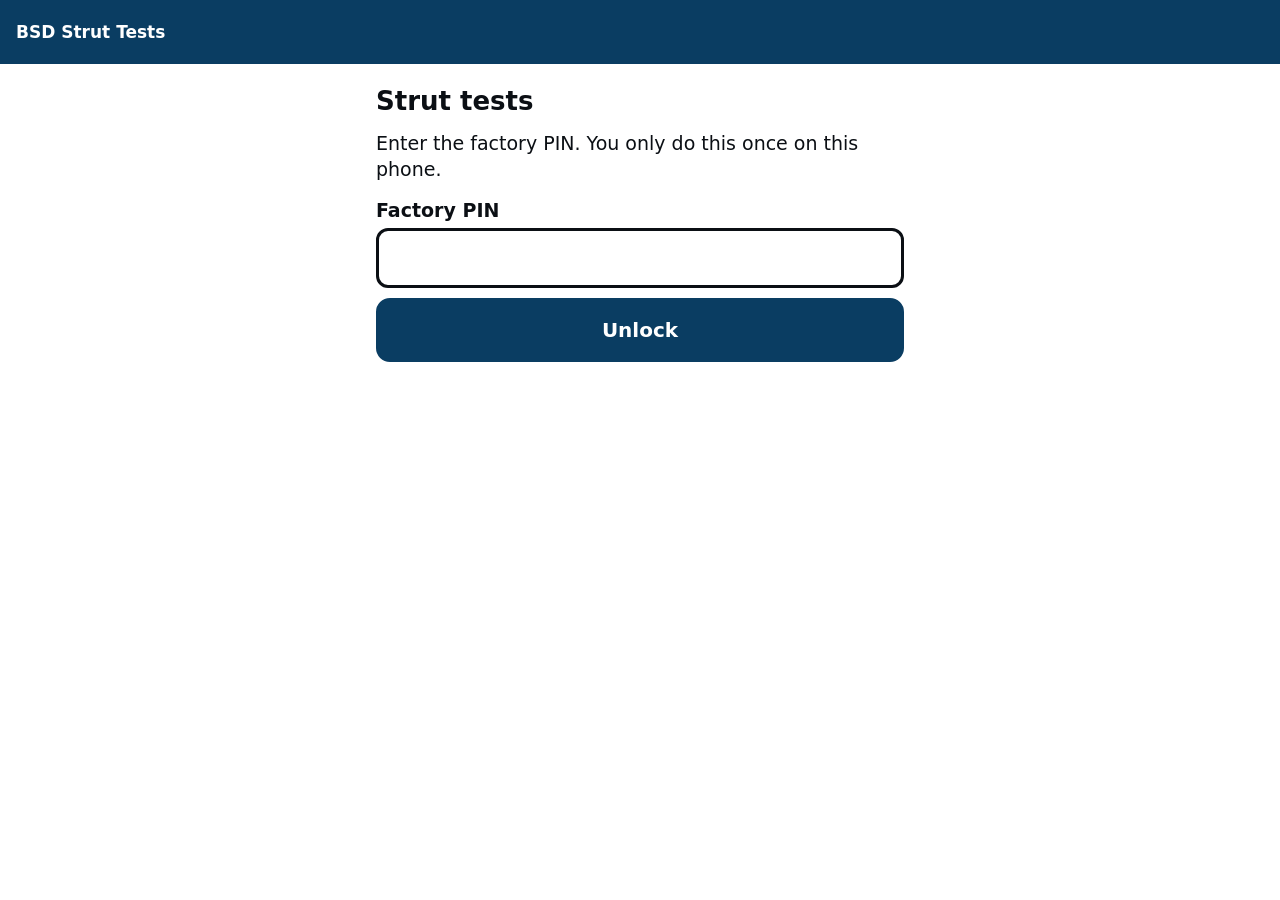
==== index.html @ 72adf71e "BSD strut test app Co-Authored-By: Claude Opus 5.5 <noreply@anthropic.com> Claude-Session: https://c" ====
<!doctype html>
<html lang="en-GB">
<head>
  <meta charset="utf-8">
  <meta name="viewport" content="width=device-width, initial-scale=1, viewport-fit=cover">
  <meta name="theme-color" content="#0a3d62">
  <meta name="apple-mobile-web-app-capable" content="yes">
  <meta name="apple-mobile-web-app-title" content="Strut Tests">
  <title>Strut Tests</title>
  <link rel="manifest" href="manifest.webmanifest">
  <link rel="icon" href="icons/icon-192.png">
  <link rel="apple-touch-icon" href="icons/icon-180.png">
  <link rel="stylesheet" href="style.css">
</head>
<body>
  <div class="topbar"><span>BSD Strut Tests</span><button id="homeBtn" style="visibility:hidden">Home</button></div>
  <div id="pending" class="pending hidden"></div>
  <main id="app"><p>Loading…</p></main>
  <script src="config.js"></script>
  <script src="logic.js"></script>
  <script src="app.js"></script>
</body>
</html>
---- style.css ----
:root {
  --bg: #ffffff;
  --ink: #0b0f14;
  --muted: #3d4650;
  --line: #c9d0d6;
  --panel: #f1f4f6;
  --brand: #0a3d62;
  --brand-ink: #ffffff;
  --ok: #0b6e2e;
  --warn: #8a4b00;
  --bad: #a3141b;
  --focus: #f2b705;
  --r-flies: #5b2a86;
  --r-smooth: #0b6e2e;
  --r-slow: #4d7c0f;
  --r-stops: #b45309;
  --r-nomove: #a3141b;
}
* { box-sizing: border-box; }
html, body { margin: 0; background: var(--bg); color: var(--ink); }
body {
  font-family: system-ui, -apple-system, "Segoe UI", Roboto, Arial, sans-serif;
  font-size: 19px; line-height: 1.35;
  -webkit-text-size-adjust: 100%;
}
main { max-width: 560px; margin: 0 auto; padding: 12px 16px 40px; }
h1 { font-size: 26px; margin: 8px 0 12px; }
h2 { font-size: 21px; margin: 22px 0 8px; }
p { margin: 8px 0; }
.hint { color: var(--muted); font-size: 17px; margin: 4px 0 10px; }

.topbar {
  position: sticky; top: 0; z-index: 5;
  background: var(--brand); color: var(--brand-ink);
  display: flex; align-items: center; justify-content: space-between; gap: 8px;
  padding: 10px 16px; font-weight: 600; font-size: 17px;
}
.topbar button { width: auto; margin: 0; min-height: 44px; background: transparent; color: var(--brand-ink); border: 2px solid rgba(255,255,255,.6); border-radius: 10px; padding: 0 12px; font-size: 16px; font-weight: 600; }
.pending { background: var(--focus); color: #000; text-align: center; padding: 8px 12px; font-weight: 700; font-size: 17px; }
.pending.hidden { display: none; }

button, .btn {
  display: flex; align-items: center; justify-content: center; text-align: center;
  width: 100%; min-height: 64px; margin: 10px 0; padding: 10px 14px;
  font: inherit; font-size: 20px; font-weight: 700;
  border-radius: 14px; border: 3px solid var(--ink);
  background: var(--bg); color: var(--ink); cursor: pointer;
  -webkit-tap-highlight-color: transparent; touch-action: manipulation;
}
button:focus-visible { outline: 4px solid var(--focus); outline-offset: 2px; }
button.primary { background: var(--brand); border-color: var(--brand); color: var(--brand-ink); }
button.secondary { background: var(--panel); border-color: var(--line); }
button.danger { background: var(--bad); border-color: var(--bad); color: #fff; }
button:disabled { opacity: .4; }
.row { display: flex; gap: 10px; }
.row > * { flex: 1; }

/* Choice buttons: outlined in their colour, filled when chosen */
.choice { border-color: var(--c, var(--ink)); color: var(--c, var(--ink)); background: var(--bg); justify-content: flex-start; text-align: left; padding-left: 18px; }
.choice::before { content: ""; width: 22px; height: 22px; flex: none; border-radius: 50%; border: 3px solid currentColor; margin-right: 14px; }
.choice.sel { background: var(--c, var(--ink)); color: #fff; }
.choice.sel::before { background: #fff; border-color: #fff; }
.r-flies { --c: var(--r-flies); }
.r-smooth { --c: var(--r-smooth); }
.r-slow { --c: var(--r-slow); }
.r-stops { --c: var(--r-stops); }
.r-nomove { --c: var(--r-nomove); }
.toggle .choice { justify-content: center; padding-left: 10px; }
.toggle .choice::before { display: none; }

label.field { display: block; font-weight: 700; margin: 16px 0 4px; }
input[type=text], input[type=number], input[type=password], input[inputmode], textarea, select {
  width: 100%; min-height: 60px; font: inherit; font-size: 22px;
  border: 3px solid var(--ink); border-radius: 12px; padding: 8px 14px; background: #fff; color: var(--ink);
}
textarea { min-height: 90px; font-size: 19px; }

.fit {
  background: var(--panel); border: 3px solid var(--brand); border-radius: 16px;
  padding: 16px; margin: 12px 0; font-size: 28px; font-weight: 800; line-height: 1.25;
}
.fit .s { display: block; }
.fit .changed { background: var(--focus); padding: 0 6px; border-radius: 6px; }
.fit small { display: block; font-size: 18px; font-weight: 600; color: var(--muted); margin-top: 8px; }
.notice { border-left: 6px solid var(--brand); background: var(--panel); padding: 10px 12px; border-radius: 8px; margin: 12px 0; }
.notice.ok { border-color: var(--ok); }
.notice.warn { border-color: var(--warn); }
.notice.bad { border-color: var(--bad); }
.done-banner { background: var(--ok); color: #fff; font-size: 26px; font-weight: 800; padding: 16px; border-radius: 14px; text-align: center; margin: 12px 0; }

.summary { width: 100%; border-collapse: collapse; margin: 8px 0 16px; font-size: 18px; }
.summary th, .summary td { border: 2px solid var(--line); padding: 8px; text-align: left; vertical-align: top; }
.summary th { background: var(--panel); }
.tests-list { list-style: none; padding: 0; margin: 0; }
.tests-list li { border: 2px solid var(--line); border-radius: 10px; padding: 8px 10px; margin: 8px 0; font-size: 17px; }
.tests-list b { font-size: 18px; }
.pill { display: inline-block; padding: 1px 8px; border-radius: 999px; color: #fff; font-size: 15px; font-weight: 700; }

.chips { display: flex; flex-wrap: wrap; gap: 8px; }
.chips button { width: auto; min-width: 84px; min-height: 60px; margin: 0; font-size: 19px; flex: 0 0 auto; }
.chips button.sel { background: var(--brand); color: #fff; border-color: var(--brand); }
.err { color: var(--bad); font-weight: 700; }
.center { text-align: center; }
.mt0 { margin-top: 0; }
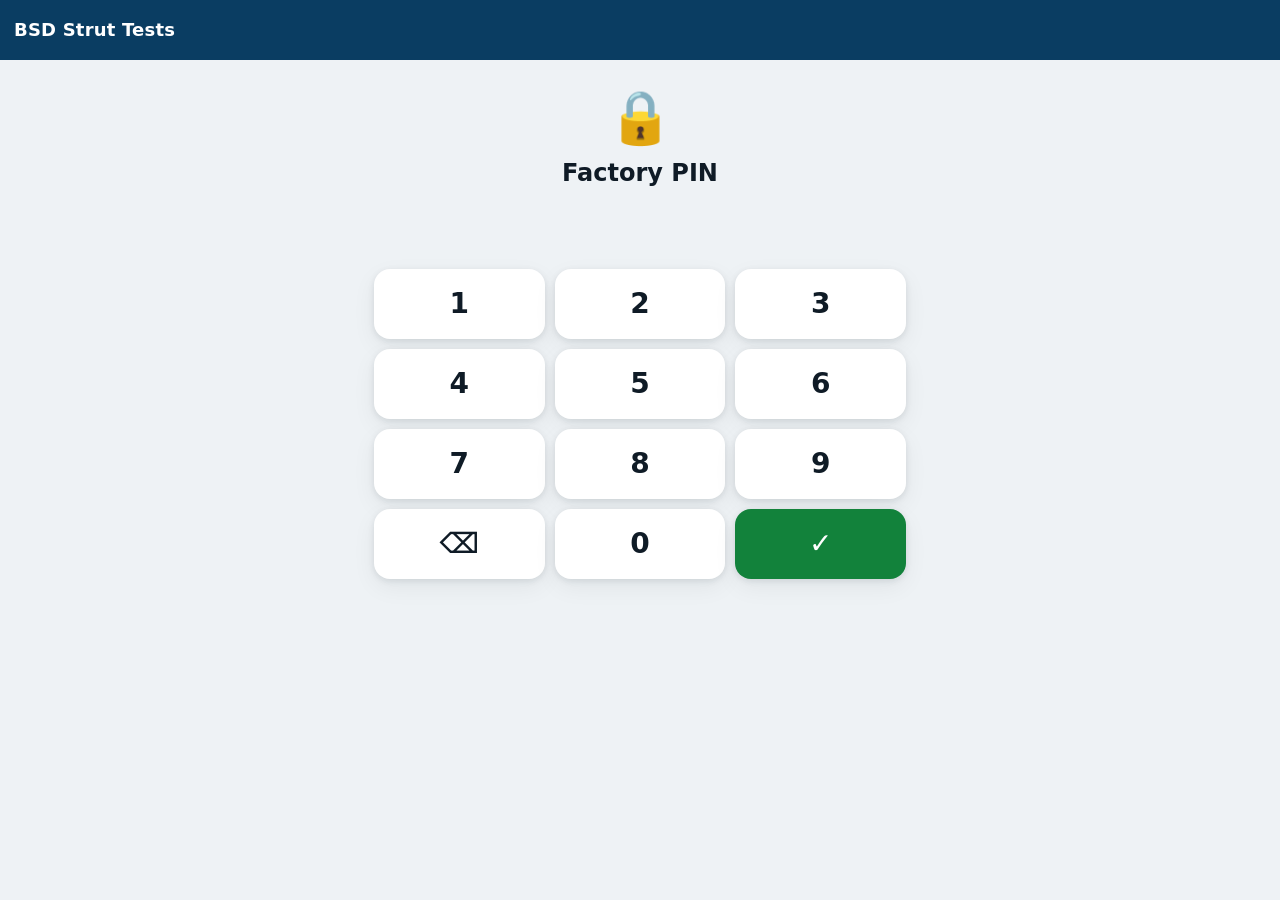
==== commit 144ba90d: "Game-style test card, simpler ratings, finds opens/struggles/doesn't-open points Co-Authored-By: Cla" ====
--- a/index.html
+++ b/index.html
@@ -4,6 +4,7 @@
   <meta charset="utf-8">
   <meta name="viewport" content="width=device-width, initial-scale=1, viewport-fit=cover">
   <meta name="theme-color" content="#0a3d62">
+  <meta name="mobile-web-app-capable" content="yes">
   <meta name="apple-mobile-web-app-capable" content="yes">
   <meta name="apple-mobile-web-app-title" content="Strut Tests">
   <title>Strut Tests</title>
@@ -13,8 +14,7 @@
   <link rel="stylesheet" href="style.css">
 </head>
 <body>
-  <div class="topbar"><span>BSD Strut Tests</span><button id="homeBtn" style="visibility:hidden">Home</button></div>
-  <div id="pending" class="pending hidden"></div>
+  <div class="topbar"><span class="title">BSD Strut Tests</span><span id="pending" class="pending hidden"></span><button id="homeBtn" style="visibility:hidden">⌂ Home</button></div>
   <main id="app"><p>Loading…</p></main>
   <script src="config.js"></script>
   <script src="logic.js"></script>
--- a/style.css
+++ b/style.css
@@ -1,104 +1,140 @@
 :root {
-  --bg: #ffffff;
-  --ink: #0b0f14;
-  --muted: #3d4650;
-  --line: #c9d0d6;
-  --panel: #f1f4f6;
+  --bg: #eef2f5;
+  --card: #ffffff;
+  --ink: #0f1b26;
+  --muted: #5b6874;
+  --line: #d5dde3;
   --brand: #0a3d62;
-  --brand-ink: #ffffff;
-  --ok: #0b6e2e;
-  --warn: #8a4b00;
-  --bad: #a3141b;
-  --focus: #f2b705;
-  --r-flies: #5b2a86;
-  --r-smooth: #0b6e2e;
-  --r-slow: #4d7c0f;
-  --r-stops: #b45309;
-  --r-nomove: #a3141b;
+  --accent: #0b7fc2;
+  --go: #12823b;
+  --go-dark: #0c6a2f;
+  --warn: #c26a00;
+  --bad: #c0262d;
+  --flies: #6b3fa0;
+  --ring: #f2b705;
+  --shadow: 0 2px 6px rgba(15, 27, 38, .10), 0 8px 24px rgba(15, 27, 38, .06);
 }
-* { box-sizing: border-box; }
+* { box-sizing: border-box; -webkit-tap-highlight-color: transparent; }
 html, body { margin: 0; background: var(--bg); color: var(--ink); }
-body {
-  font-family: system-ui, -apple-system, "Segoe UI", Roboto, Arial, sans-serif;
-  font-size: 19px; line-height: 1.35;
-  -webkit-text-size-adjust: 100%;
-}
-main { max-width: 560px; margin: 0 auto; padding: 12px 16px 40px; }
-h1 { font-size: 26px; margin: 8px 0 12px; }
-h2 { font-size: 21px; margin: 22px 0 8px; }
-p { margin: 8px 0; }
-.hint { color: var(--muted); font-size: 17px; margin: 4px 0 10px; }
+body { font-family: system-ui, -apple-system, "Segoe UI", Roboto, Arial, sans-serif; font-size: 18px; line-height: 1.3; -webkit-text-size-adjust: 100%; }
+main { max-width: 560px; margin: 0 auto; padding: 14px 14px 48px; }
+h1 { font-size: 24px; margin: 6px 0 14px; }
+.muted { color: var(--muted); font-size: 15px; }
+.center { text-align: center; }
 
-.topbar {
-  position: sticky; top: 0; z-index: 5;
-  background: var(--brand); color: var(--brand-ink);
-  display: flex; align-items: center; justify-content: space-between; gap: 8px;
-  padding: 10px 16px; font-weight: 600; font-size: 17px;
-}
-.topbar button { width: auto; margin: 0; min-height: 44px; background: transparent; color: var(--brand-ink); border: 2px solid rgba(255,255,255,.6); border-radius: 10px; padding: 0 12px; font-size: 16px; font-weight: 600; }
-.pending { background: var(--focus); color: #000; text-align: center; padding: 8px 12px; font-weight: 700; font-size: 17px; }
+/* top bar */
+.topbar { position: sticky; top: 0; z-index: 10; background: var(--brand); color: #fff;
+  display: flex; align-items: center; gap: 10px; padding: 8px 14px; min-height: 56px; }
+.topbar .title { font-weight: 800; font-size: 18px; flex: 1; letter-spacing: .2px; }
+.topbar button { width: auto; min-height: 44px; margin: 0; padding: 0 14px; font-size: 16px; background: rgba(255,255,255,.14); color: #fff; border: 0; border-radius: 22px; }
+.pending { display: inline-flex; align-items: center; gap: 6px; background: var(--ring); color: #000; border-radius: 999px; padding: 4px 12px; font-weight: 800; font-size: 15px; }
 .pending.hidden { display: none; }
 
-button, .btn {
-  display: flex; align-items: center; justify-content: center; text-align: center;
-  width: 100%; min-height: 64px; margin: 10px 0; padding: 10px 14px;
-  font: inherit; font-size: 20px; font-weight: 700;
-  border-radius: 14px; border: 3px solid var(--ink);
-  background: var(--bg); color: var(--ink); cursor: pointer;
-  -webkit-tap-highlight-color: transparent; touch-action: manipulation;
-}
-button:focus-visible { outline: 4px solid var(--focus); outline-offset: 2px; }
-button.primary { background: var(--brand); border-color: var(--brand); color: var(--brand-ink); }
-button.secondary { background: var(--panel); border-color: var(--line); }
-button.danger { background: var(--bad); border-color: var(--bad); color: #fff; }
-button:disabled { opacity: .4; }
+/* buttons */
+button { font: inherit; cursor: pointer; touch-action: manipulation; border: 0; }
+.btn { display: flex; align-items: center; justify-content: center; gap: 10px; width: 100%; min-height: 64px; margin: 10px 0;
+  border-radius: 16px; font-size: 20px; font-weight: 800; background: var(--card); color: var(--ink); box-shadow: var(--shadow); }
+.btn.go { background: var(--go); color: #fff; }
+.btn.go:active { background: var(--go-dark); }
+.btn.blue { background: var(--accent); color: #fff; }
+.btn.ghost { background: transparent; box-shadow: none; color: var(--muted); font-weight: 700; min-height: 56px; }
+.btn:disabled { opacity: .35; }
+.btn .big { font-size: 28px; line-height: 1; }
+
+/* cards */
+.card { background: var(--card); border-radius: 18px; box-shadow: var(--shadow); padding: 14px; margin: 12px 0; }
+.card.done { outline: 3px solid var(--go); }
+.card-head { display: flex; align-items: center; justify-content: space-between; gap: 8px; }
+.tag { font-size: 14px; font-weight: 800; letter-spacing: .5px; text-transform: uppercase; color: var(--muted); }
+.ok-badge { background: var(--go); color: #fff; border-radius: 999px; padding: 3px 10px; font-size: 14px; font-weight: 800; }
+.pause-badge { background: var(--warn); color: #fff; border-radius: 999px; padding: 3px 10px; font-size: 14px; font-weight: 800; }
+
+/* the force to fit */
+.force { display: flex; align-items: baseline; justify-content: center; gap: 8px; margin: 6px 0 4px; border-radius: 14px; padding: 6px; width: 100%; background: transparent; color: var(--ink); }
+.force .n { font-size: 54px; font-weight: 900; letter-spacing: -1px; line-height: 1; }
+.force .u { font-size: 22px; font-weight: 800; color: var(--muted); }
+.force .was { font-size: 16px; font-weight: 700; color: var(--muted); margin-left: 6px; }
+.force.changed .n { color: var(--accent); }
+.force:active { background: var(--bg); }
+.pop { animation: pop .5s ease; }
+@keyframes pop { 0% { transform: scale(.85); } 60% { transform: scale(1.08); } 100% { transform: scale(1); } }
+
+/* stock track */
+.track { display: flex; gap: 3px; align-items: center; margin: 8px 0 2px; height: 22px; }
+.track i { flex: 1; height: 10px; border-radius: 5px; background: var(--line); position: relative; }
+.track i.t-good { background: var(--go); }
+.track i.t-str { background: var(--warn); }
+.track i.t-no { background: var(--bad); }
+.track i.t-miss { background: repeating-linear-gradient(45deg, var(--line), var(--line) 3px, #fff 3px, #fff 6px); }
+.track i.t-next { height: 22px; border-radius: 6px; background: var(--accent); box-shadow: 0 0 0 3px var(--ring); animation: pulse 1.4s ease-in-out infinite; }
+@keyframes pulse { 50% { box-shadow: 0 0 0 6px rgba(242,183,5,.35); } }
+.track-ends { display: flex; justify-content: space-between; font-size: 13px; color: var(--muted); font-weight: 700; }
+
+/* rating tiles */
+.tiles { display: grid; grid-template-columns: 1fr 1fr; gap: 8px; margin-top: 10px; }
+.tile { min-height: 68px; border-radius: 14px; font-size: 19px; font-weight: 800; display: flex; align-items: center; justify-content: center; gap: 8px;
+  background: var(--bg); color: var(--c); border: 3px solid var(--c); }
+.tile .ic { font-size: 24px; }
+.tile.sel { background: var(--c); color: #fff; transform: scale(1.02); }
+.r-flies { --c: var(--flies); } .r-smooth { --c: var(--go); } .r-slow { --c: var(--warn); } .r-nomove { --c: var(--bad); } .r-stops { --c: var(--warn); }
+
+.seq { display: flex; gap: 8px; align-items: center; margin-top: 10px; }
+.seq span { flex: 2; font-weight: 800; font-size: 16px; }
+.seq button { flex: 1; min-height: 56px; border-radius: 12px; background: var(--bg); border: 3px solid var(--ink); font-weight: 800; color: var(--ink); }
+.seq button.sel { background: var(--ink); color: #fff; }
+
+/* results inside a settled card */
+.points { display: grid; grid-template-columns: repeat(3, 1fr); gap: 6px; margin-top: 8px; text-align: center; }
+.points div { border-radius: 12px; padding: 8px 4px; background: var(--bg); }
+.points b { display: block; font-size: 20px; }
+.points small { font-size: 13px; font-weight: 700; color: var(--muted); }
+.points .p-good b { color: var(--go); } .points .p-str b { color: var(--warn); } .points .p-no b { color: var(--bad); }
+
+/* forms */
+label.field { display: block; font-weight: 800; font-size: 15px; color: var(--muted); margin: 14px 0 6px; text-transform: uppercase; letter-spacing: .4px; }
+input[type=text], input[type=password], textarea { width: 100%; min-height: 62px; font: inherit; font-size: 24px; font-weight: 700; border: 0; border-radius: 14px; padding: 8px 16px; background: var(--card); color: var(--ink); box-shadow: var(--shadow); }
+textarea { font-size: 18px; font-weight: 500; min-height: 90px; }
+input:focus, textarea:focus { outline: 3px solid var(--accent); }
 .row { display: flex; gap: 10px; }
-.row > * { flex: 1; }
+.row > * { flex: 1; min-width: 0; }
+.seg { display: flex; background: var(--card); border-radius: 14px; box-shadow: var(--shadow); padding: 4px; gap: 4px; }
+.seg button { flex: 1; min-height: 56px; border-radius: 11px; background: transparent; font-weight: 800; font-size: 19px; color: var(--ink); }
+.seg button.sel { background: var(--accent); color: #fff; }
+.err { color: var(--bad); font-weight: 800; min-height: 22px; margin: 8px 0 0; }
 
-/* Choice buttons: outlined in their colour, filled when chosen */
-.choice { border-color: var(--c, var(--ink)); color: var(--c, var(--ink)); background: var(--bg); justify-content: flex-start; text-align: left; padding-left: 18px; }
-.choice::before { content: ""; width: 22px; height: 22px; flex: none; border-radius: 50%; border: 3px solid currentColor; margin-right: 14px; }
-.choice.sel { background: var(--c, var(--ink)); color: #fff; }
-.choice.sel::before { background: #fff; border-color: #fff; }
-.r-flies { --c: var(--r-flies); }
-.r-smooth { --c: var(--r-smooth); }
-.r-slow { --c: var(--r-slow); }
-.r-stops { --c: var(--r-stops); }
-.r-nomove { --c: var(--r-nomove); }
-.toggle .choice { justify-content: center; padding-left: 10px; }
-.toggle .choice::before { display: none; }
+/* PIN keypad */
+.dots { display: flex; justify-content: center; gap: 14px; margin: 18px 0; min-height: 22px; }
+.dots i { width: 18px; height: 18px; border-radius: 50%; background: var(--ink); }
+.pad { display: grid; grid-template-columns: repeat(3, 1fr); gap: 10px; }
+.pad button { min-height: 70px; border-radius: 16px; background: var(--card); box-shadow: var(--shadow); font-size: 28px; font-weight: 800; color: var(--ink); }
+.pad button.k-ok { background: var(--go); color: #fff; }
 
-label.field { display: block; font-weight: 700; margin: 16px 0 4px; }
-input[type=text], input[type=number], input[type=password], input[inputmode], textarea, select {
-  width: 100%; min-height: 60px; font: inherit; font-size: 22px;
-  border: 3px solid var(--ink); border-radius: 12px; padding: 8px 14px; background: #fff; color: var(--ink);
-}
-textarea { min-height: 90px; font-size: 19px; }
+/* list items on home */
+.item { display: flex; align-items: center; gap: 12px; width: 100%; text-align: left; background: var(--card); border-radius: 16px; box-shadow: var(--shadow); padding: 14px; margin: 10px 0; color: var(--ink); min-height: 72px; }
+.item .t { flex: 1; }
+.item b { display: block; font-size: 20px; }
+.chip { display: inline-block; border-radius: 999px; padding: 2px 9px; font-size: 13px; font-weight: 800; background: var(--bg); color: var(--muted); margin-right: 4px; }
+.chip.ok { background: var(--go); color: #fff; }
+.go-arrow { font-size: 28px; color: var(--accent); font-weight: 900; }
+.avatar { width: 46px; height: 46px; border-radius: 50%; background: var(--accent); color: #fff; display: flex; align-items: center; justify-content: center; font-weight: 900; font-size: 20px; flex: none; }
 
-.fit {
-  background: var(--panel); border: 3px solid var(--brand); border-radius: 16px;
-  padding: 16px; margin: 12px 0; font-size: 28px; font-weight: 800; line-height: 1.25;
-}
-.fit .s { display: block; }
-.fit .changed { background: var(--focus); padding: 0 6px; border-radius: 6px; }
-.fit small { display: block; font-size: 18px; font-weight: 600; color: var(--muted); margin-top: 8px; }
-.notice { border-left: 6px solid var(--brand); background: var(--panel); padding: 10px 12px; border-radius: 8px; margin: 12px 0; }
-.notice.ok { border-color: var(--ok); }
-.notice.warn { border-color: var(--warn); }
-.notice.bad { border-color: var(--bad); }
-.done-banner { background: var(--ok); color: #fff; font-size: 26px; font-weight: 800; padding: 16px; border-radius: 14px; text-align: center; margin: 12px 0; }
+/* bottom sheet (choose strut) */
+.sheet-bg { position: fixed; inset: 0; background: rgba(15,27,38,.45); z-index: 20; display: flex; align-items: flex-end; }
+.sheet { background: var(--bg); width: 100%; max-width: 560px; margin: 0 auto; border-radius: 22px 22px 0 0; padding: 16px 14px 24px; max-height: 85vh; overflow-y: auto; }
+.chips { display: grid; grid-template-columns: repeat(4, 1fr); gap: 8px; }
+.chips button { min-height: 60px; border-radius: 12px; background: var(--card); box-shadow: var(--shadow); font-size: 19px; font-weight: 800; color: var(--ink); }
+.chips button.sel { background: var(--accent); color: #fff; }
+.chips button.miss { color: var(--muted); text-decoration: line-through; background: repeating-linear-gradient(45deg, #fff, #fff 5px, var(--bg) 5px, var(--bg) 10px); }
 
-.summary { width: 100%; border-collapse: collapse; margin: 8px 0 16px; font-size: 18px; }
-.summary th, .summary td { border: 2px solid var(--line); padding: 8px; text-align: left; vertical-align: top; }
-.summary th { background: var(--panel); }
-.tests-list { list-style: none; padding: 0; margin: 0; }
-.tests-list li { border: 2px solid var(--line); border-radius: 10px; padding: 8px 10px; margin: 8px 0; font-size: 17px; }
-.tests-list b { font-size: 18px; }
-.pill { display: inline-block; padding: 1px 8px; border-radius: 999px; color: #fff; font-size: 15px; font-weight: 700; }
-
-.chips { display: flex; flex-wrap: wrap; gap: 8px; }
-.chips button { width: auto; min-width: 84px; min-height: 60px; margin: 0; font-size: 19px; flex: 0 0 auto; }
-.chips button.sel { background: var(--brand); color: #fff; border-color: var(--brand); }
-.err { color: var(--bad); font-weight: 700; }
-.center { text-align: center; }
-.mt0 { margin-top: 0; }
+/* celebration + toast */
+.win { text-align: center; padding: 18px 10px; }
+.win .em { font-size: 64px; line-height: 1; }
+.win h1 { margin: 8px 0 4px; }
+.toast { position: fixed; left: 50%; bottom: 24px; transform: translateX(-50%); background: var(--ink); color: #fff; padding: 12px 20px; border-radius: 999px; font-weight: 800; z-index: 30; box-shadow: var(--shadow); animation: rise .25s ease; white-space: nowrap; }
+@keyframes rise { from { transform: translate(-50%, 20px); opacity: 0; } }
+.hist { list-style: none; margin: 0; padding: 0; }
+.hist li { display: flex; align-items: center; gap: 8px; padding: 8px 0; border-bottom: 1px solid var(--line); font-size: 16px; }
+.hist li:last-child { border-bottom: 0; }
+.hist .no { width: 28px; color: var(--muted); font-weight: 800; }
+.dot { display: inline-block; width: 12px; height: 12px; border-radius: 50%; background: var(--c); margin-right: 3px; vertical-align: middle; }
+a { color: var(--accent); }
